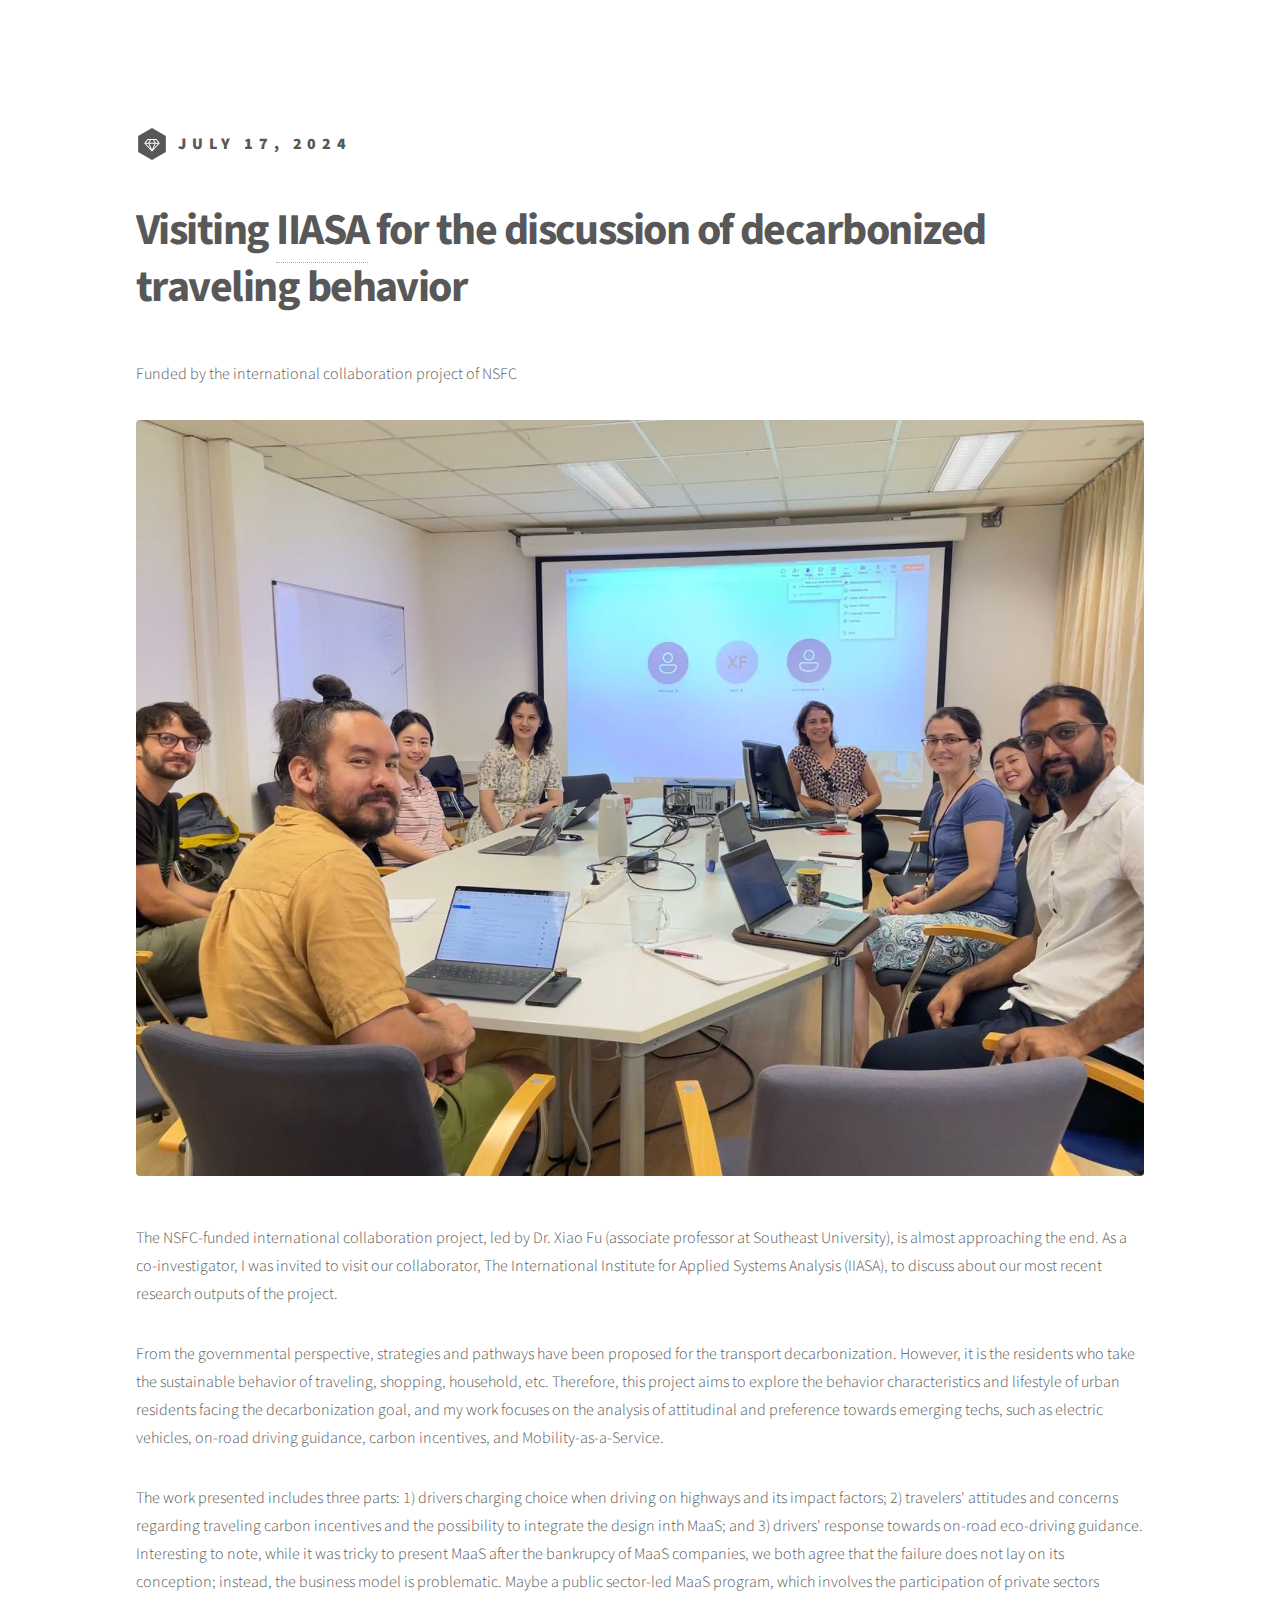
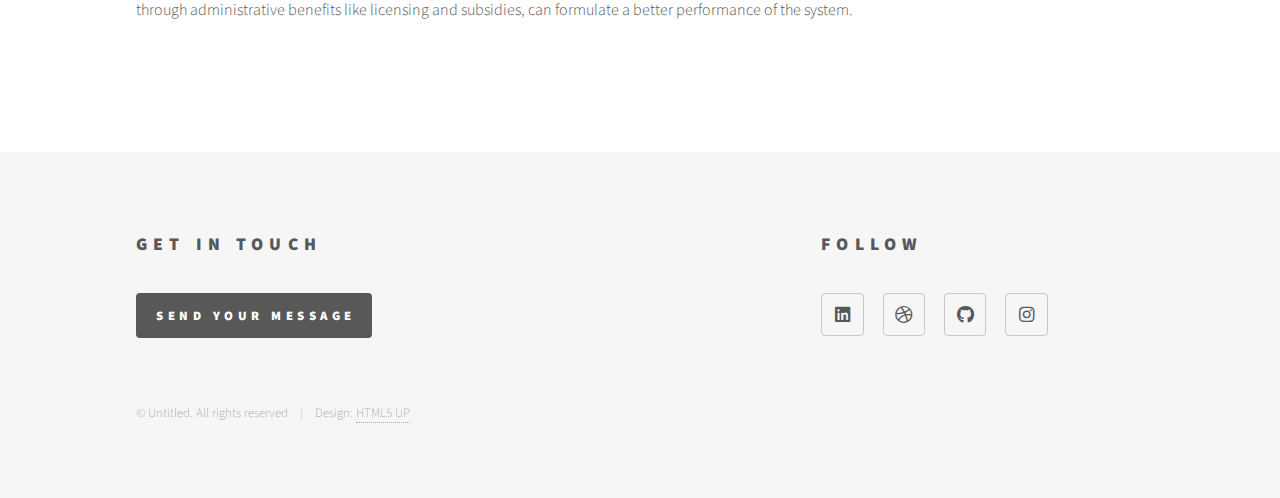
==== july17-2024.html @ 45e33c85 "add july17 news" ====
<!DOCTYPE HTML>
<!--
	Phantom by HTML5 UP
	html5up.net | @ajlkn
	Free for personal and commercial use under the CCA 3.0 license (html5up.net/license)
-->
<html>
	<head>
		<title>Visiting IIASA</title>
		<meta charset="utf-8" />
		<meta name="viewport" content="width=device-width, initial-scale=1, user-scalable=no" />
		<link rel="stylesheet" href="assets/css/main.css" />
		<noscript><link rel="stylesheet" href="assets/css/noscript.css" /></noscript>
	</head>
	<body class="is-preload">
		<!-- Wrapper -->
			<div id="wrapper">

				<!-- Header -->
					<header id="header">
						<div class="inner">

							<!-- Logo -->
								<a href="index.html" class="logo">
									<span class="symbol"><img src="images/logo.svg" alt="" /></span><span class="title">July 17, 2024</span>
								</a>
						</div>
					</header>

				<!-- Main -->
					<div id="main">
						<div class="inner">
							<h1>Visiting <a href="https://iiasa.ac.at/">IIASA</a> for the discussion of decarbonized traveling behavior</h1>
							<p>Funded by the international collaboration project of NSFC</p>
							<span class="image main"><img src="images/july17-2024-1.jpeg" alt="" /></span>
							<p>The NSFC-funded international collaboration project, led by Dr. Xiao Fu (associate professor at Southeast University),
								is almost approaching the end. As a co-investigator, I was invited to visit our collaborator, The International Institute
								for Applied Systems Analysis (IIASA), to discuss about our most recent research outputs of the project.</p>
							<p>From the governmental perspective, strategies and pathways have been proposed for the transport decarbonization. However, it is the residents
								who take the sustainable behavior of traveling, shopping, household, etc. Therefore, this project aims to explore the behavior characteristics
								and lifestyle of urban residents facing the decarbonization goal, and my work focuses on the analysis of attitudinal and preference towards emerging techs,
								such as electric vehicles, on-road driving guidance, carbon incentives, and Mobility-as-a-Service.
							</p>
							<p>The work presented includes three parts: 1) drivers charging choice when driving on highways and its impact factors; 2) travelers' attitudes and concerns
								regarding traveling carbon incentives and the possibility to integrate the design inth MaaS; and 3) drivers' response towards on-road eco-driving guidance.
								Interesting to note, while it was tricky to present MaaS after the bankrupcy of MaaS companies, we both agree that the failure does not lay on its conception;
								instead, the business model is problematic. Maybe a public sector-led MaaS program, which involves the participation of private sectors through administrative
								benefits like licensing and subsidies, can formulate a better performance of the system.
							</p>
						</div>
					</div>

				<!-- Footer -->
					<footer id="footer">
						<div class="inner">
							<section>
								<h2>Get in touch</h2>
								<form action="mailto:turanjade@icloud.com" method="post">
									<ul class="actions">
										<li><input type="submit" value="Send your message" class="primary" /></li>
									</ul>
								</form>
							</section>
							<section>
								<h2>Follow</h2>
								<ul class="icons">
									<li><a href="https://www.linkedin.com/in/ran-tu-jade/" class="icon brands style2 fa-linkedin"><span class="label">Twitter</span></a></li>
									<li><a href="https://scholar.google.com/citations?user=ueR4KsUAAAAJ&hl=en" class="icon brands style2 fa-dribbble"><span class="label">Dribbble</span></a></li>
									<li><a href="https://github.com/turanjade" class="icon brands style2 fa-github"><span class="label">Facebook</span></a></li>
									<li><a href="https://www.instagram.com/tr_jade/" class="icon brands style2 fa-instagram"><span class="label">Instagram</span></a></li>
							</ul>
							</section>
							<ul class="copyright">
								<li>&copy; Untitled. All rights reserved</li><li>Design: <a href="http://html5up.net">HTML5 UP</a></li>
							</ul>
						</div>
					</footer>
			</div>

		<!-- Scripts -->
			<script src="assets/js/jquery.min.js"></script>
			<script src="assets/js/browser.min.js"></script>
			<script src="assets/js/breakpoints.min.js"></script>
			<script src="assets/js/util.js"></script>
			<script src="assets/js/main.js"></script>

	</body>
</html>
---- assets/css/main.css ----
@import url(fontawesome-all.min.css);
@import url("https://fonts.googleapis.com/css?family=Source+Sans+Pro:300,700,900");

/*
	Phantom by HTML5 UP
	html5up.net | @ajlkn
	Free for personal and commercial use under the CCA 3.0 license (html5up.net/license)
*/

html, body, div, span, applet, object,
iframe, h1, h2, h3, h4, h5, h6, p, blockquote,
pre, a, abbr, acronym, address, big, cite,
code, del, dfn, em, img, ins, kbd, q, s, samp,
small, strike, strong, sub, sup, tt, var, b,
u, i, center, dl, dt, dd, ol, ul, li, fieldset,
form, label, legend, table, caption, tbody,
tfoot, thead, tr, th, td, article, aside,
canvas, details, embed, figure, figcaption,
footer, header, hgroup, menu, nav, output, ruby,
section, summary, time, mark, audio, video {
	margin: 0;
	padding: 0;
	border: 0;
	font-size: 100%;
	font: inherit;
	vertical-align: baseline;}

article, aside, details, figcaption, figure,
footer, header, hgroup, menu, nav, section {
	display: block;}

body {
	line-height: 1;
}

ol, ul {
	list-style: none;
}

blockquote, q {
	quotes: none;
}

	blockquote:before, blockquote:after, q:before, q:after {
		content: '';
		content: none;
	}

table {
	border-collapse: collapse;
	border-spacing: 0;
}

body {
	-webkit-text-size-adjust: none;
}

mark {
	background-color: transparent;
	color: inherit;
}

input::-moz-focus-inner {
	border: 0;
	padding: 0;
}

input, select, textarea {
	-moz-appearance: none;
	-webkit-appearance: none;
	-ms-appearance: none;
	appearance: none;
}

/* Basic */

	@-ms-viewport {
		width: device-width;
	}

	body {
		-ms-overflow-style: scrollbar;
	}

	@media screen and (max-width: 480px) {

		html, body {
			min-width: 320px;
		}

	}

	html {
		box-sizing: border-box;
	}

	*, *:before, *:after {
		box-sizing: inherit;
	}

	body {
		background: #ffffff;
	}

		body.is-preload *, body.is-preload *:before, body.is-preload *:after {
			-moz-animation: none !important;
			-webkit-animation: none !important;
			-ms-animation: none !important;
			animation: none !important;
			-moz-transition: none !important;
			-webkit-transition: none !important;
			-ms-transition: none !important;
			transition: none !important;
		}

/* Type */

	body, input, select, textarea {
		color: #585858;
		font-family: "Source Sans Pro", Helvetica, sans-serif;
		font-size: 16pt;
		font-weight: 300;
		line-height: 1.75;
	}

		@media screen and (max-width: 1680px) {

			body, input, select, textarea {
				font-size: 14pt;
			}

		}

		@media screen and (max-width: 1280px) {

			body, input, select, textarea {
				font-size: 12pt;
			}

		}

	a {
		-moz-transition: border-bottom-color 0.2s ease, color 0.2s ease;
		-webkit-transition: border-bottom-color 0.2s ease, color 0.2s ease;
		-ms-transition: border-bottom-color 0.2s ease, color 0.2s ease;
		transition: border-bottom-color 0.2s ease, color 0.2s ease;
		text-decoration: none;
		color: #585858;
		border-bottom: dotted 1px rgba(88, 88, 88, 0.5);
	}

		a:hover {
			border-bottom-color: transparent;
			color: #f2849e !important;
		}

	strong, b {
		font-weight: 900;
	}

	em, i {
		font-style: italic;
	}

	p {
		margin: 0 0 2em 0;
	}

	h1 {
		font-size: 2.75em;
		font-weight: 700;
		line-height: 1.3;
		margin: 0 0 1em 0;
		letter-spacing: -0.035em;
	}

		h1 a {
			color: inherit;
		}

		@media screen and (max-width: 736px) {

			h1 {
				font-size: 2em;
				margin: 0 0 1em 0;
			}

		}

		@media screen and (max-width: 360px) {

			h1 {
				font-size: 1.75em;
			}

		}

	h2, h3, h4, h5, h6 {
		font-weight: 900;
		line-height: 1.5;
		margin: 0 0 2em 0;
		text-transform: uppercase;
		letter-spacing: 0.35em;
	}

		h2 a, h3 a, h4 a, h5 a, h6 a {
			color: inherit;
		}

	h2 {
		font-size: 1.1em;
	}

	h3 {
		font-size: 1em;
	}

	h4 {
		font-size: 0.8em;
	}

	h5 {
		font-size: 0.8em;
	}

	h6 {
		font-size: 0.8em;
	}

	@media screen and (max-width: 980px) {

		h1 br, h2 br, h3 br, h4 br, h5 br, h6 br {
			display: none;
		}

	}

	@media screen and (max-width: 736px) {

		h2 {
			font-size: 1em;
		}

		h3 {
			font-size: 0.8em;
		}

	}

	sub {
		font-size: 0.8em;
		position: relative;
		top: 0.5em;
	}

	sup {
		font-size: 0.8em;
		position: relative;
		top: -0.5em;
	}

	blockquote {
		border-left: solid 4px #c9c9c9;
		font-style: italic;
		margin: 0 0 2em 0;
		padding: 0.5em 0 0.5em 2em;
	}

	code {
		background: rgba(144, 144, 144, 0.075);
		border-radius: 4px;
		border: solid 1px #c9c9c9;
		font-family: "Courier New", monospace;
		font-size: 0.9em;
		margin: 0 0.25em;
		padding: 0.25em 0.65em;
	}

	pre {
		-webkit-overflow-scrolling: touch;
		font-family: "Courier New", monospace;
		font-size: 0.9em;
		margin: 0 0 2em 0;
	}

		pre code {
			display: block;
			line-height: 1.75;
			padding: 1em 1.5em;
			overflow-x: auto;
		}

	hr {
		border: 0;
		border-bottom: solid 1px #c9c9c9;
		margin: 2em 0;
	}

		hr.major {
			margin: 3em 0;
		}

	.align-left {
		text-align: left;
	}

	.align-center {
		text-align: center;
	}

	.align-right {
		text-align: right;
	}

/* Row */

	.row {
		display: flex;
		flex-wrap: wrap;
		box-sizing: border-box;
		align-items: stretch;
	}

		.row > * {
			box-sizing: border-box;
		}

		.row.gtr-uniform > * > :last-child {
			margin-bottom: 0;
		}

		.row.aln-left {
			justify-content: flex-start;
		}

		.row.aln-center {
			justify-content: center;
		}

		.row.aln-right {
			justify-content: flex-end;
		}

		.row.aln-top {
			align-items: flex-start;
		}

		.row.aln-middle {
			align-items: center;
		}

		.row.aln-bottom {
			align-items: flex-end;
		}

		.row > .imp {
			order: -1;
		}

		.row > .col-1 {
			width: 8.33333%;
		}

		.row > .off-1 {
			margin-left: 8.33333%;
		}

		.row > .col-2 {
			width: 16.66667%;
		}

		.row > .off-2 {
			margin-left: 16.66667%;
		}

		.row > .col-3 {
			width: 25%;
		}

		.row > .off-3 {
			margin-left: 25%;
		}

		.row > .col-4 {
			width: 33.33333%;
		}

		.row > .off-4 {
			margin-left: 33.33333%;
		}

		.row > .col-5 {
			width: 41.66667%;
		}

		.row > .off-5 {
			margin-left: 41.66667%;
		}

		.row > .col-6 {
			width: 50%;
		}

		.row > .off-6 {
			margin-left: 50%;
		}

		.row > .col-7 {
			width: 58.33333%;
		}

		.row > .off-7 {
			margin-left: 58.33333%;
		}

		.row > .col-8 {
			width: 66.66667%;
		}

		.row > .off-8 {
			margin-left: 66.66667%;
		}

		.row > .col-9 {
			width: 75%;
		}

		.row > .off-9 {
			margin-left: 75%;
		}

		.row > .col-10 {
			width: 83.33333%;
		}

		.row > .off-10 {
			margin-left: 83.33333%;
		}

		.row > .col-11 {
			width: 91.66667%;
		}

		.row > .off-11 {
			margin-left: 91.66667%;
		}

		.row > .col-12 {
			width: 100%;
		}

		.row > .off-12 {
			margin-left: 100%;
		}

		.row.gtr-0 {
			margin-top: 0;
			margin-left: 0em;
		}

			.row.gtr-0 > * {
				padding: 0 0 0 0em;
			}

			.row.gtr-0.gtr-uniform {
				margin-top: 0em;
			}

				.row.gtr-0.gtr-uniform > * {
					padding-top: 0em;
				}

		.row.gtr-25 {
			margin-top: 0;
			margin-left: -0.5em;
		}

			.row.gtr-25 > * {
				padding: 0 0 0 0.5em;
			}

			.row.gtr-25.gtr-uniform {
				margin-top: -0.5em;
			}

				.row.gtr-25.gtr-uniform > * {
					padding-top: 0.5em;
				}

		.row.gtr-50 {
			margin-top: 0;
			margin-left: -1em;
		}

			.row.gtr-50 > * {
				padding: 0 0 0 1em;
			}

			.row.gtr-50.gtr-uniform {
				margin-top: -1em;
			}

				.row.gtr-50.gtr-uniform > * {
					padding-top: 1em;
				}

		.row {
			margin-top: 0;
			margin-left: -2em;
		}

			.row > * {
				padding: 0 0 0 2em;
			}

			.row.gtr-uniform {
				margin-top: -2em;
			}

				.row.gtr-uniform > * {
					padding-top: 2em;
				}

		.row.gtr-150 {
			margin-top: 0;
			margin-left: -3em;
		}

			.row.gtr-150 > * {
				padding: 0 0 0 3em;
			}

			.row.gtr-150.gtr-uniform {
				margin-top: -3em;
			}

				.row.gtr-150.gtr-uniform > * {
					padding-top: 3em;
				}

		.row.gtr-200 {
			margin-top: 0;
			margin-left: -4em;
		}

			.row.gtr-200 > * {
				padding: 0 0 0 4em;
			}

			.row.gtr-200.gtr-uniform {
				margin-top: -4em;
			}

				.row.gtr-200.gtr-uniform > * {
					padding-top: 4em;
				}

		@media screen and (max-width: 1680px) {

			.row {
				display: flex;
				flex-wrap: wrap;
				box-sizing: border-box;
				align-items: stretch;
			}

				.row > * {
					box-sizing: border-box;
				}

				.row.gtr-uniform > * > :last-child {
					margin-bottom: 0;
				}

				.row.aln-left {
					justify-content: flex-start;
				}

				.row.aln-center {
					justify-content: center;
				}

				.row.aln-right {
					justify-content: flex-end;
				}

				.row.aln-top {
					align-items: flex-start;
				}

				.row.aln-middle {
					align-items: center;
				}

				.row.aln-bottom {
					align-items: flex-end;
				}

				.row > .imp-xlarge {
					order: -1;
				}

				.row > .col-1-xlarge {
					width: 8.33333%;
				}

				.row > .off-1-xlarge {
					margin-left: 8.33333%;
				}

				.row > .col-2-xlarge {
					width: 16.66667%;
				}

				.row > .off-2-xlarge {
					margin-left: 16.66667%;
				}

				.row > .col-3-xlarge {
					width: 25%;
				}

				.row > .off-3-xlarge {
					margin-left: 25%;
				}

				.row > .col-4-xlarge {
					width: 33.33333%;
				}

				.row > .off-4-xlarge {
					margin-left: 33.33333%;
				}

				.row > .col-5-xlarge {
					width: 41.66667%;
				}

				.row > .off-5-xlarge {
					margin-left: 41.66667%;
				}

				.row > .col-6-xlarge {
					width: 50%;
				}

				.row > .off-6-xlarge {
					margin-left: 50%;
				}

				.row > .col-7-xlarge {
					width: 58.33333%;
				}

				.row > .off-7-xlarge {
					margin-left: 58.33333%;
				}

				.row > .col-8-xlarge {
					width: 66.66667%;
				}

				.row > .off-8-xlarge {
					margin-left: 66.66667%;
				}

				.row > .col-9-xlarge {
					width: 75%;
				}

				.row > .off-9-xlarge {
					margin-left: 75%;
				}

				.row > .col-10-xlarge {
					width: 83.33333%;
				}

				.row > .off-10-xlarge {
					margin-left: 83.33333%;
				}

				.row > .col-11-xlarge {
					width: 91.66667%;
				}

				.row > .off-11-xlarge {
					margin-left: 91.66667%;
				}

				.row > .col-12-xlarge {
					width: 100%;
				}

				.row > .off-12-xlarge {
					margin-left: 100%;
				}

				.row.gtr-0 {
					margin-top: 0;
					margin-left: 0em;
				}

					.row.gtr-0 > * {
						padding: 0 0 0 0em;
					}

					.row.gtr-0.gtr-uniform {
						margin-top: 0em;
					}

						.row.gtr-0.gtr-uniform > * {
							padding-top: 0em;
						}

				.row.gtr-25 {
					margin-top: 0;
					margin-left: -0.5em;
				}

					.row.gtr-25 > * {
						padding: 0 0 0 0.5em;
					}

					.row.gtr-25.gtr-uniform {
						margin-top: -0.5em;
					}

						.row.gtr-25.gtr-uniform > * {
							padding-top: 0.5em;
						}

				.row.gtr-50 {
					margin-top: 0;
					margin-left: -1em;
				}

					.row.gtr-50 > * {
						padding: 0 0 0 1em;
					}

					.row.gtr-50.gtr-uniform {
						margin-top: -1em;
					}

						.row.gtr-50.gtr-uniform > * {
							padding-top: 1em;
						}

				.row {
					margin-top: 0;
					margin-left: -2em;
				}

					.row > * {
						padding: 0 0 0 2em;
					}

					.row.gtr-uniform {
						margin-top: -2em;
					}

						.row.gtr-uniform > * {
							padding-top: 2em;
						}

				.row.gtr-150 {
					margin-top: 0;
					margin-left: -3em;
				}

					.row.gtr-150 > * {
						padding: 0 0 0 3em;
					}

					.row.gtr-150.gtr-uniform {
						margin-top: -3em;
					}

						.row.gtr-150.gtr-uniform > * {
							padding-top: 3em;
						}

				.row.gtr-200 {
					margin-top: 0;
					margin-left: -4em;
				}

					.row.gtr-200 > * {
						padding: 0 0 0 4em;
					}

					.row.gtr-200.gtr-uniform {
						margin-top: -4em;
					}

						.row.gtr-200.gtr-uniform > * {
							padding-top: 4em;
						}

		}

		@media screen and (max-width: 1280px) {

			.row {
				display: flex;
				flex-wrap: wrap;
				box-sizing: border-box;
				align-items: stretch;
			}

				.row > * {
					box-sizing: border-box;
				}

				.row.gtr-uniform > * > :last-child {
					margin-bottom: 0;
				}

				.row.aln-left {
					justify-content: flex-start;
				}

				.row.aln-center {
					justify-content: center;
				}

				.row.aln-right {
					justify-content: flex-end;
				}

				.row.aln-top {
					align-items: flex-start;
				}

				.row.aln-middle {
					align-items: center;
				}

				.row.aln-bottom {
					align-items: flex-end;
				}

				.row > .imp-large {
					order: -1;
				}

				.row > .col-1-large {
					width: 8.33333%;
				}

				.row > .off-1-large {
					margin-left: 8.33333%;
				}

				.row > .col-2-large {
					width: 16.66667%;
				}

				.row > .off-2-large {
					margin-left: 16.66667%;
				}

				.row > .col-3-large {
					width: 25%;
				}

				.row > .off-3-large {
					margin-left: 25%;
				}

				.row > .col-4-large {
					width: 33.33333%;
				}

				.row > .off-4-large {
					margin-left: 33.33333%;
				}

				.row > .col-5-large {
					width: 41.66667%;
				}

				.row > .off-5-large {
					margin-left: 41.66667%;
				}

				.row > .col-6-large {
					width: 50%;
				}

				.row > .off-6-large {
					margin-left: 50%;
				}

				.row > .col-7-large {
					width: 58.33333%;
				}

				.row > .off-7-large {
					margin-left: 58.33333%;
				}

				.row > .col-8-large {
					width: 66.66667%;
				}

				.row > .off-8-large {
					margin-left: 66.66667%;
				}

				.row > .col-9-large {
					width: 75%;
				}

				.row > .off-9-large {
					margin-left: 75%;
				}

				.row > .col-10-large {
					width: 83.33333%;
				}

				.row > .off-10-large {
					margin-left: 83.33333%;
				}

				.row > .col-11-large {
					width: 91.66667%;
				}

				.row > .off-11-large {
					margin-left: 91.66667%;
				}

				.row > .col-12-large {
					width: 100%;
				}

				.row > .off-12-large {
					margin-left: 100%;
				}

				.row.gtr-0 {
					margin-top: 0;
					margin-left: 0em;
				}

					.row.gtr-0 > * {
						padding: 0 0 0 0em;
					}

					.row.gtr-0.gtr-uniform {
						margin-top: 0em;
					}

						.row.gtr-0.gtr-uniform > * {
							padding-top: 0em;
						}

				.row.gtr-25 {
					margin-top: 0;
					margin-left: -0.5em;
				}

					.row.gtr-25 > * {
						padding: 0 0 0 0.5em;
					}

					.row.gtr-25.gtr-uniform {
						margin-top: -0.5em;
					}

						.row.gtr-25.gtr-uniform > * {
							padding-top: 0.5em;
						}

				.row.gtr-50 {
					margin-top: 0;
					margin-left: -1em;
				}

					.row.gtr-50 > * {
						padding: 0 0 0 1em;
					}

					.row.gtr-50.gtr-uniform {
						margin-top: -1em;
					}

						.row.gtr-50.gtr-uniform > * {
							padding-top: 1em;
						}

				.row {
					margin-top: 0;
					margin-left: -2em;
				}

					.row > * {
						padding: 0 0 0 2em;
					}

					.row.gtr-uniform {
						margin-top: -2em;
					}

						.row.gtr-uniform > * {
							padding-top: 2em;
						}

				.row.gtr-150 {
					margin-top: 0;
					margin-left: -3em;
				}

					.row.gtr-150 > * {
						padding: 0 0 0 3em;
					}

					.row.gtr-150.gtr-uniform {
						margin-top: -3em;
					}

						.row.gtr-150.gtr-uniform > * {
							padding-top: 3em;
						}

				.row.gtr-200 {
					margin-top: 0;
					margin-left: -4em;
				}

					.row.gtr-200 > * {
						padding: 0 0 0 4em;
					}

					.row.gtr-200.gtr-uniform {
						margin-top: -4em;
					}

						.row.gtr-200.gtr-uniform > * {
							padding-top: 4em;
						}

		}

		@media screen and (max-width: 980px) {

			.row {
				display: flex;
				flex-wrap: wrap;
				box-sizing: border-box;
				align-items: stretch;
			}

				.row > * {
					box-sizing: border-box;
				}

				.row.gtr-uniform > * > :last-child {
					margin-bottom: 0;
				}

				.row.aln-left {
					justify-content: flex-start;
				}

				.row.aln-center {
					justify-content: center;
				}

				.row.aln-right {
					justify-content: flex-end;
				}

				.row.aln-top {
					align-items: flex-start;
				}

				.row.aln-middle {
					align-items: center;
				}

				.row.aln-bottom {
					align-items: flex-end;
				}

				.row > .imp-medium {
					order: -1;
				}

				.row > .col-1-medium {
					width: 8.33333%;
				}

				.row > .off-1-medium {
					margin-left: 8.33333%;
				}

				.row > .col-2-medium {
					width: 16.66667%;
				}

				.row > .off-2-medium {
					margin-left: 16.66667%;
				}

				.row > .col-3-medium {
					width: 25%;
				}

				.row > .off-3-medium {
					margin-left: 25%;
				}

				.row > .col-4-medium {
					width: 33.33333%;
				}

				.row > .off-4-medium {
					margin-left: 33.33333%;
				}

				.row > .col-5-medium {
					width: 41.66667%;
				}

				.row > .off-5-medium {
					margin-left: 41.66667%;
				}

				.row > .col-6-medium {
					width: 50%;
				}

				.row > .off-6-medium {
					margin-left: 50%;
				}

				.row > .col-7-medium {
					width: 58.33333%;
				}

				.row > .off-7-medium {
					margin-left: 58.33333%;
				}

				.row > .col-8-medium {
					width: 66.66667%;
				}

				.row > .off-8-medium {
					margin-left: 66.66667%;
				}

				.row > .col-9-medium {
					width: 75%;
				}

				.row > .off-9-medium {
					margin-left: 75%;
				}

				.row > .col-10-medium {
					width: 83.33333%;
				}

				.row > .off-10-medium {
					margin-left: 83.33333%;
				}

				.row > .col-11-medium {
					width: 91.66667%;
				}

				.row > .off-11-medium {
					margin-left: 91.66667%;
				}

				.row > .col-12-medium {
					width: 100%;
				}

				.row > .off-12-medium {
					margin-left: 100%;
				}

				.row.gtr-0 {
					margin-top: 0;
					margin-left: 0em;
				}

					.row.gtr-0 > * {
						padding: 0 0 0 0em;
					}

					.row.gtr-0.gtr-uniform {
						margin-top: 0em;
					}

						.row.gtr-0.gtr-uniform > * {
							padding-top: 0em;
						}

				.row.gtr-25 {
					margin-top: 0;
					margin-left: -0.375em;
				}

					.row.gtr-25 > * {
						padding: 0 0 0 0.375em;
					}

					.row.gtr-25.gtr-uniform {
						margin-top: -0.375em;
					}

						.row.gtr-25.gtr-uniform > * {
							padding-top: 0.375em;
						}

				.row.gtr-50 {
					margin-top: 0;
					margin-left: -0.75em;
				}

					.row.gtr-50 > * {
						padding: 0 0 0 0.75em;
					}

					.row.gtr-50.gtr-uniform {
						margin-top: -0.75em;
					}

						.row.gtr-50.gtr-uniform > * {
							padding-top: 0.75em;
						}

				.row {
					margin-top: 0;
					margin-left: -1.5em;
				}

					.row > * {
						padding: 0 0 0 1.5em;
					}

					.row.gtr-uniform {
						margin-top: -1.5em;
					}

						.row.gtr-uniform > * {
							padding-top: 1.5em;
						}

				.row.gtr-150 {
					margin-top: 0;
					margin-left: -2.25em;
				}

					.row.gtr-150 > * {
						padding: 0 0 0 2.25em;
					}

					.row.gtr-150.gtr-uniform {
						margin-top: -2.25em;
					}

						.row.gtr-150.gtr-uniform > * {
							padding-top: 2.25em;
						}

				.row.gtr-200 {
					margin-top: 0;
					margin-left: -3em;
				}

					.row.gtr-200 > * {
						padding: 0 0 0 3em;
					}

					.row.gtr-200.gtr-uniform {
						margin-top: -3em;
					}

						.row.gtr-200.gtr-uniform > * {
							padding-top: 3em;
						}

		}

		@media screen and (max-width: 736px) {

			.row {
				display: flex;
				flex-wrap: wrap;
				box-sizing: border-box;
				align-items: stretch;
			}

				.row > * {
					box-sizing: border-box;
				}

				.row.gtr-uniform > * > :last-child {
					margin-bottom: 0;
				}

				.row.aln-left {
					justify-content: flex-start;
				}

				.row.aln-center {
					justify-content: center;
				}

				.row.aln-right {
					justify-content: flex-end;
				}

				.row.aln-top {
					align-items: flex-start;
				}

				.row.aln-middle {
					align-items: center;
				}

				.row.aln-bottom {
					align-items: flex-end;
				}

				.row > .imp-small {
					order: -1;
				}

				.row > .col-1-small {
					width: 8.33333%;
				}

				.row > .off-1-small {
					margin-left: 8.33333%;
				}

				.row > .col-2-small {
					width: 16.66667%;
				}

				.row > .off-2-small {
					margin-left: 16.66667%;
				}

				.row > .col-3-small {
					width: 25%;
				}

				.row > .off-3-small {
					margin-left: 25%;
				}

				.row > .col-4-small {
					width: 33.33333%;
				}

				.row > .off-4-small {
					margin-left: 33.33333%;
				}

				.row > .col-5-small {
					width: 41.66667%;
				}

				.row > .off-5-small {
					margin-left: 41.66667%;
				}

				.row > .col-6-small {
					width: 50%;
				}

				.row > .off-6-small {
					margin-left: 50%;
				}

				.row > .col-7-small {
					width: 58.33333%;
				}

				.row > .off-7-small {
					margin-left: 58.33333%;
				}

				.row > .col-8-small {
					width: 66.66667%;
				}

				.row > .off-8-small {
					margin-left: 66.66667%;
				}

				.row > .col-9-small {
					width: 75%;
				}

				.row > .off-9-small {
					margin-left: 75%;
				}

				.row > .col-10-small {
					width: 83.33333%;
				}

				.row > .off-10-small {
					margin-left: 83.33333%;
				}

				.row > .col-11-small {
					width: 91.66667%;
				}

				.row > .off-11-small {
					margin-left: 91.66667%;
				}

				.row > .col-12-small {
					width: 100%;
				}

				.row > .off-12-small {
					margin-left: 100%;
				}

				.row.gtr-0 {
					margin-top: 0;
					margin-left: 0em;
				}

					.row.gtr-0 > * {
						padding: 0 0 0 0em;
					}

					.row.gtr-0.gtr-uniform {
						margin-top: 0em;
					}

						.row.gtr-0.gtr-uniform > * {
							padding-top: 0em;
						}

				.row.gtr-25 {
					margin-top: 0;
					margin-left: -0.25em;
				}

					.row.gtr-25 > * {
						padding: 0 0 0 0.25em;
					}

					.row.gtr-25.gtr-uniform {
						margin-top: -0.25em;
					}

						.row.gtr-25.gtr-uniform > * {
							padding-top: 0.25em;
						}

				.row.gtr-50 {
					margin-top: 0;
					margin-left: -0.5em;
				}

					.row.gtr-50 > * {
						padding: 0 0 0 0.5em;
					}

					.row.gtr-50.gtr-uniform {
						margin-top: -0.5em;
					}

						.row.gtr-50.gtr-uniform > * {
							padding-top: 0.5em;
						}

				.row {
					margin-top: 0;
					margin-left: -1em;
				}

					.row > * {
						padding: 0 0 0 1em;
					}

					.row.gtr-uniform {
						margin-top: -1em;
					}

						.row.gtr-uniform > * {
							padding-top: 1em;
						}

				.row.gtr-150 {
					margin-top: 0;
					margin-left: -1.5em;
				}

					.row.gtr-150 > * {
						padding: 0 0 0 1.5em;
					}

					.row.gtr-150.gtr-uniform {
						margin-top: -1.5em;
					}

						.row.gtr-150.gtr-uniform > * {
							padding-top: 1.5em;
						}

				.row.gtr-200 {
					margin-top: 0;
					margin-left: -2em;
				}

					.row.gtr-200 > * {
						padding: 0 0 0 2em;
					}

					.row.gtr-200.gtr-uniform {
						margin-top: -2em;
					}

						.row.gtr-200.gtr-uniform > * {
							padding-top: 2em;
						}

		}

		@media screen and (max-width: 480px) {

			.row {
				display: flex;
				flex-wrap: wrap;
				box-sizing: border-box;
				align-items: stretch;
			}

				.row > * {
					box-sizing: border-box;
				}

				.row.gtr-uniform > * > :last-child {
					margin-bottom: 0;
				}

				.row.aln-left {
					justify-content: flex-start;
				}

				.row.aln-center {
					justify-content: center;
				}

				.row.aln-right {
					justify-content: flex-end;
				}

				.row.aln-top {
					align-items: flex-start;
				}

				.row.aln-middle {
					align-items: center;
				}

				.row.aln-bottom {
					align-items: flex-end;
				}

				.row > .imp-xsmall {
					order: -1;
				}

				.row > .col-1-xsmall {
					width: 8.33333%;
				}

				.row > .off-1-xsmall {
					margin-left: 8.33333%;
				}

				.row > .col-2-xsmall {
					width: 16.66667%;
				}

				.row > .off-2-xsmall {
					margin-left: 16.66667%;
				}

				.row > .col-3-xsmall {
					width: 25%;
				}

				.row > .off-3-xsmall {
					margin-left: 25%;
				}

				.row > .col-4-xsmall {
					width: 33.33333%;
				}

				.row > .off-4-xsmall {
					margin-left: 33.33333%;
				}

				.row > .col-5-xsmall {
					width: 41.66667%;
				}

				.row > .off-5-xsmall {
					margin-left: 41.66667%;
				}

				.row > .col-6-xsmall {
					width: 50%;
				}

				.row > .off-6-xsmall {
					margin-left: 50%;
				}

				.row > .col-7-xsmall {
					width: 58.33333%;
				}

				.row > .off-7-xsmall {
					margin-left: 58.33333%;
				}

				.row > .col-8-xsmall {
					width: 66.66667%;
				}

				.row > .off-8-xsmall {
					margin-left: 66.66667%;
				}

				.row > .col-9-xsmall {
					width: 75%;
				}

				.row > .off-9-xsmall {
					margin-left: 75%;
				}

				.row > .col-10-xsmall {
					width: 83.33333%;
				}

				.row > .off-10-xsmall {
					margin-left: 83.33333%;
				}

				.row > .col-11-xsmall {
					width: 91.66667%;
				}

				.row > .off-11-xsmall {
					margin-left: 91.66667%;
				}

				.row > .col-12-xsmall {
					width: 100%;
				}

				.row > .off-12-xsmall {
					margin-left: 100%;
				}

				.row.gtr-0 {
					margin-top: 0;
					margin-left: 0em;
				}

					.row.gtr-0 > * {
						padding: 0 0 0 0em;
					}

					.row.gtr-0.gtr-uniform {
						margin-top: 0em;
					}

						.row.gtr-0.gtr-uniform > * {
							padding-top: 0em;
						}

				.row.gtr-25 {
					margin-top: 0;
					margin-left: -0.25em;
				}

					.row.gtr-25 > * {
						padding: 0 0 0 0.25em;
					}

					.row.gtr-25.gtr-uniform {
						margin-top: -0.25em;
					}

						.row.gtr-25.gtr-uniform > * {
							padding-top: 0.25em;
						}

				.row.gtr-50 {
					margin-top: 0;
					margin-left: -0.5em;
				}

					.row.gtr-50 > * {
						padding: 0 0 0 0.5em;
					}

					.row.gtr-50.gtr-uniform {
						margin-top: -0.5em;
					}

						.row.gtr-50.gtr-uniform > * {
							padding-top: 0.5em;
						}

				.row {
					margin-top: 0;
					margin-left: -1em;
				}

					.row > * {
						padding: 0 0 0 1em;
					}

					.row.gtr-uniform {
						margin-top: -1em;
					}

						.row.gtr-uniform > * {
							padding-top: 1em;
						}

				.row.gtr-150 {
					margin-top: 0;
					margin-left: -1.5em;
				}

					.row.gtr-150 > * {
						padding: 0 0 0 1.5em;
					}

					.row.gtr-150.gtr-uniform {
						margin-top: -1.5em;
					}

						.row.gtr-150.gtr-uniform > * {
							padding-top: 1.5em;
						}

				.row.gtr-200 {
					margin-top: 0;
					margin-left: -2em;
				}

					.row.gtr-200 > * {
						padding: 0 0 0 2em;
					}

					.row.gtr-200.gtr-uniform {
						margin-top: -2em;
					}

						.row.gtr-200.gtr-uniform > * {
							padding-top: 2em;
						}

		}

/* Section/Article */

	section.special, article.special {
		text-align: center;
	}

	header p {
		margin-top: -1em;
	}

	@media screen and (max-width: 736px) {

		header p {
			margin-top: 0;
		}

	}

/* Icon */

	.icon {
		text-decoration: none;
		border-bottom: none;
		position: relative;
	}

		.icon:before {
			-moz-osx-font-smoothing: grayscale;
			-webkit-font-smoothing: antialiased;
			display: inline-block;
			font-style: normal;
			font-variant: normal;
			text-rendering: auto;
			line-height: 1;
			text-transform: none !important;
			font-family: 'Font Awesome 5 Free';
			font-weight: 400;
		}

		.icon > .label {
			display: none;
		}

		.icon:before {
			line-height: inherit;
		}

		.icon.solid:before {
			font-weight: 900;
		}

		.icon.brands:before {
			font-family: 'Font Awesome 5 Brands';
		}

		.icon.style2 {
			-moz-transition: background-color 0.2s ease-in-out, color 0.2s ease-in-out, border-color 0.2s ease-in-out;
			-webkit-transition: background-color 0.2s ease-in-out, color 0.2s ease-in-out, border-color 0.2s ease-in-out;
			-ms-transition: background-color 0.2s ease-in-out, color 0.2s ease-in-out, border-color 0.2s ease-in-out;
			transition: background-color 0.2s ease-in-out, color 0.2s ease-in-out, border-color 0.2s ease-in-out;
			background-color: transparent;
			border: solid 1px #c9c9c9;
			border-radius: 4px;
			width: 2.65em;
			height: 2.65em;
			display: inline-block;
			text-align: center;
			line-height: 2.65em;
			color: inherit;
		}

			.icon.style2:before {
				font-size: 1.1em;
			}

			.icon.style2:hover {
				color: #f2849e;
				border-color: #f2849e;
			}

			.icon.style2:active {
				background-color: rgba(242, 132, 158, 0.1);
			}

/* List */

	ol {
		list-style: decimal;
		margin: 0 0 2em 0;
		padding-left: 1.25em;
	}

		ol li {
			padding-left: 0.25em;
		}

	ul {
		list-style: disc;
		margin: 0 0 2em 0;
		padding-left: 1em;
	}

		ul li {
			padding-left: 0.5em;
		}

		ul.alt {
			list-style: none;
			padding-left: 0;
		}

			ul.alt li {
				border-top: solid 1px #c9c9c9;
				padding: 0.5em 0;
			}

				ul.alt li:first-child {
					border-top: 0;
					padding-top: 0;
				}

	dl {
		margin: 0 0 2em 0;
	}

		dl dt {
			display: block;
			font-weight: 900;
			margin: 0 0 1em 0;
		}

		dl dd {
			margin-left: 2em;
		}

/* Actions */

	ul.actions {
		display: -moz-flex;
		display: -webkit-flex;
		display: -ms-flex;
		display: flex;
		cursor: default;
		list-style: none;
		margin-left: -1em;
		padding-left: 0;
	}

		ul.actions li {
			padding: 0 0 0 1em;
			vertical-align: middle;
		}

		ul.actions.special {
			-moz-justify-content: center;
			-webkit-justify-content: center;
			-ms-justify-content: center;
			justify-content: center;
			width: 100%;
			margin-left: 0;
		}

			ul.actions.special li:first-child {
				padding-left: 0;
			}

		ul.actions.stacked {
			-moz-flex-direction: column;
			-webkit-flex-direction: column;
			-ms-flex-direction: column;
			flex-direction: column;
			margin-left: 0;
		}

			ul.actions.stacked li {
				padding: 1.3em 0 0 0;
			}

				ul.actions.stacked li:first-child {
					padding-top: 0;
				}

		ul.actions.fit {
			width: calc(100% + 1em);
		}

			ul.actions.fit li {
				-moz-flex-grow: 1;
				-webkit-flex-grow: 1;
				-ms-flex-grow: 1;
				flex-grow: 1;
				-moz-flex-shrink: 1;
				-webkit-flex-shrink: 1;
				-ms-flex-shrink: 1;
				flex-shrink: 1;
				width: 100%;
			}

				ul.actions.fit li > * {
					width: 100%;
				}

			ul.actions.fit.stacked {
				width: 100%;
			}

		@media screen and (max-width: 480px) {

			ul.actions:not(.fixed) {
				-moz-flex-direction: column;
				-webkit-flex-direction: column;
				-ms-flex-direction: column;
				flex-direction: column;
				margin-left: 0;
				width: 100% !important;
			}

				ul.actions:not(.fixed) li {
					-moz-flex-grow: 1;
					-webkit-flex-grow: 1;
					-ms-flex-grow: 1;
					flex-grow: 1;
					-moz-flex-shrink: 1;
					-webkit-flex-shrink: 1;
					-ms-flex-shrink: 1;
					flex-shrink: 1;
					padding: 1em 0 0 0;
					text-align: center;
					width: 100%;
				}

					ul.actions:not(.fixed) li > * {
						width: 100%;
					}

					ul.actions:not(.fixed) li:first-child {
						padding-top: 0;
					}

					ul.actions:not(.fixed) li input[type="submit"],
					ul.actions:not(.fixed) li input[type="reset"],
					ul.actions:not(.fixed) li input[type="button"],
					ul.actions:not(.fixed) li button,
					ul.actions:not(.fixed) li .button {
						width: 100%;
					}

						ul.actions:not(.fixed) li input[type="submit"].icon:before,
						ul.actions:not(.fixed) li input[type="reset"].icon:before,
						ul.actions:not(.fixed) li input[type="button"].icon:before,
						ul.actions:not(.fixed) li button.icon:before,
						ul.actions:not(.fixed) li .button.icon:before {
							margin-left: -0.5rem;
						}

		}

/* Icons */

	ul.icons {
		cursor: default;
		list-style: none;
		padding-left: 0;
		margin: -1em 0 2em -1em;
	}

		ul.icons li {
			display: inline-block;
			padding: 1em 0 0 1em;
		}

/* Form */

	form {
		margin: 0 0 2em 0;
		overflow-x: hidden;
	}

		form > :last-child {
			margin-bottom: 0;
		}

		form > .fields {
			display: -moz-flex;
			display: -webkit-flex;
			display: -ms-flex;
			display: flex;
			-moz-flex-wrap: wrap;
			-webkit-flex-wrap: wrap;
			-ms-flex-wrap: wrap;
			flex-wrap: wrap;
			width: calc(100% + 3em);
			margin: -1.5em 0 2em -1.5em;
		}

			form > .fields > .field {
				-moz-flex-grow: 0;
				-webkit-flex-grow: 0;
				-ms-flex-grow: 0;
				flex-grow: 0;
				-moz-flex-shrink: 0;
				-webkit-flex-shrink: 0;
				-ms-flex-shrink: 0;
				flex-shrink: 0;
				padding: 1.5em 0 0 1.5em;
				width: calc(100% - 1.5em);
			}

				form > .fields > .field.half {
					width: calc(50% - 0.75em);
				}

				form > .fields > .field.third {
					width: calc(100%/3 - 0.5em);
				}

				form > .fields > .field.quarter {
					width: calc(25% - 0.375em);
				}

		@media screen and (max-width: 480px) {

			form > .fields {
				width: calc(100% + 3em);
				margin: -1.5em 0 2em -1.5em;
			}

				form > .fields > .field {
					padding: 1.5em 0 0 1.5em;
					width: calc(100% - 1.5em);
				}

					form > .fields > .field.half {
						width: calc(100% - 1.5em);
					}

					form > .fields > .field.third {
						width: calc(100% - 1.5em);
					}

					form > .fields > .field.quarter {
						width: calc(100% - 1.5em);
					}

		}

	label {
		display: block;
		font-size: 0.9em;
		font-weight: 900;
		margin: 0 0 1em 0;
	}

	input[type="text"],
	input[type="password"],
	input[type="email"],
	input[type="tel"],
	select,
	textarea {
		-moz-appearance: none;
		-webkit-appearance: none;
		-ms-appearance: none;
		appearance: none;
		background-color: transparent;
		border: none;
		border-radius: 0;
		border-bottom: solid 1px #c9c9c9;
		color: inherit;
		display: block;
		outline: 0;
		padding: 0;
		text-decoration: none;
		width: 100%;
	}

		input[type="text"]:invalid,
		input[type="password"]:invalid,
		input[type="email"]:invalid,
		input[type="tel"]:invalid,
		select:invalid,
		textarea:invalid {
			box-shadow: none;
		}

		input[type="text"]:focus,
		input[type="password"]:focus,
		input[type="email"]:focus,
		input[type="tel"]:focus,
		select:focus,
		textarea:focus {
			border-bottom-color: #f2849e;
			box-shadow: inset 0 -1px 0 0 #f2849e;
		}

	select {
		background-image: url("data:image/svg+xml;charset=utf8,%3Csvg xmlns='http://www.w3.org/2000/svg' width='40' height='40' preserveAspectRatio='none' viewBox='0 0 40 40'%3E%3Cpath d='M9.4,12.3l10.4,10.4l10.4-10.4c0.2-0.2,0.5-0.4,0.9-0.4c0.3,0,0.6,0.1,0.9,0.4l3.3,3.3c0.2,0.2,0.4,0.5,0.4,0.9 c0,0.4-0.1,0.6-0.4,0.9L20.7,31.9c-0.2,0.2-0.5,0.4-0.9,0.4c-0.3,0-0.6-0.1-0.9-0.4L4.3,17.3c-0.2-0.2-0.4-0.5-0.4-0.9 c0-0.4,0.1-0.6,0.4-0.9l3.3-3.3c0.2-0.2,0.5-0.4,0.9-0.4S9.1,12.1,9.4,12.3z' fill='%23c9c9c9' /%3E%3C/svg%3E");
		background-size: 1.25rem;
		background-repeat: no-repeat;
		background-position: calc(100% - 1rem) center;
		height: 3em;
		padding-right: 3em;
		text-overflow: ellipsis;
	}

		select option {
			background: #ffffff;
		}

		select:focus::-ms-value {
			background-color: transparent;
		}

		select::-ms-expand {
			display: none;
		}

	input[type="text"],
	input[type="password"],
	input[type="email"],
	select {
		height: 3em;
	}

	textarea {
		padding: 0;
		min-height: 3.75em;
	}

	input[type="checkbox"],
	input[type="radio"] {
		-moz-appearance: none;
		-webkit-appearance: none;
		-ms-appearance: none;
		appearance: none;
		display: block;
		float: left;
		margin-right: -2em;
		opacity: 0;
		width: 1em;
		z-index: -1;
	}

		input[type="checkbox"] + label,
		input[type="radio"] + label {
			text-decoration: none;
			color: #585858;
			cursor: pointer;
			display: inline-block;
			font-size: 1em;
			font-weight: 300;
			padding-left: 2.55em;
			padding-right: 0.75em;
			position: relative;
		}

			input[type="checkbox"] + label:before,
			input[type="radio"] + label:before {
				-moz-osx-font-smoothing: grayscale;
				-webkit-font-smoothing: antialiased;
				display: inline-block;
				font-style: normal;
				font-variant: normal;
				text-rendering: auto;
				line-height: 1;
				text-transform: none !important;
				font-family: 'Font Awesome 5 Free';
				font-weight: 900;
			}

			input[type="checkbox"] + label:before,
			input[type="radio"] + label:before {
				border-radius: 4px;
				border: solid 1px #c9c9c9;
				content: '';
				display: inline-block;
				font-size: 0.8em;
				height: 2.25em;
				left: 0;
				line-height: 2.25em;
				position: absolute;
				text-align: center;
				top: 0;
				width: 2.25em;
			}

		input[type="checkbox"]:checked + label:before,
		input[type="radio"]:checked + label:before {
			background: #585858;
			border-color: #585858;
			color: #ffffff;
			content: '\f00c';
		}

		input[type="checkbox"]:focus + label:before,
		input[type="radio"]:focus + label:before {
			border-color: #f2849e;
			box-shadow: 0 0 0 1px #f2849e;
		}

	input[type="checkbox"] + label:before {
		border-radius: 4px;
	}

	input[type="radio"] + label:before {
		border-radius: 100%;
	}

/* Box */

	.box {
		border-radius: 4px;
		border: solid 1px #c9c9c9;
		margin-bottom: 2em;
		padding: 1.5em;
	}

		.box > :last-child,
		.box > :last-child > :last-child,
		.box > :last-child > :last-child > :last-child {
			margin-bottom: 0;
		}

		.box.alt {
			border: 0;
			border-radius: 0;
			padding: 0;
		}

/* Image */

	.image {
		border-radius: 4px;
		border: 0;
		display: inline-block;
		position: relative;
	}

		.image img {
			border-radius: 4px;
			display: block;
		}

		.image.left, .image.right {
			max-width: 40%;
		}

			.image.left img, .image.right img {
				width: 100%;
			}

		.image.left {
			float: left;
			padding: 0 1.5em 1em 0;
			top: 0.25em;
		}

		.image.right {
			float: right;
			padding: 0 0 1em 1.5em;
			top: 0.25em;
		}

		.image.fit {
			display: block;
			margin: 0 0 2em 0;
			width: 100%;
		}

			.image.fit img {
				width: 100%;
			}

		.image.main {
			display: block;
			margin: 0 0 3em 0;
			width: 100%;
		}

			.image.main img {
				width: 100%;
			}

			@media screen and (max-width: 736px) {

				.image.main {
					margin: 0 0 2em 0;
				}

			}

/* Table */

	.table-wrapper {
		-webkit-overflow-scrolling: touch;
		overflow-x: auto;
	}

	table {
		margin: 0 0 2em 0;
		width: 100%;
	}

		table tbody tr {
			border: solid 1px #c9c9c9;
			border-left: 0;
			border-right: 0;
		}

			table tbody tr:nth-child(2n + 1) {
				background-color: rgba(144, 144, 144, 0.075);
			}

		table td {
			padding: 0.75em 0.75em;
		}

		table th {
			font-size: 0.9em;
			font-weight: 900;
			padding: 0 0.75em 0.75em 0.75em;
			text-align: left;
		}

		table thead {
			border-bottom: solid 2px #c9c9c9;
		}

		table tfoot {
			border-top: solid 2px #c9c9c9;
		}

		table.alt {
			border-collapse: separate;
		}

			table.alt tbody tr td {
				border: solid 1px #c9c9c9;
				border-left-width: 0;
				border-top-width: 0;
			}

				table.alt tbody tr td:first-child {
					border-left-width: 1px;
				}

			table.alt tbody tr:first-child td {
				border-top-width: 1px;
			}

			table.alt thead {
				border-bottom: 0;
			}

			table.alt tfoot {
				border-top: 0;
			}

/* Button */

	input[type="submit"],
	input[type="reset"],
	input[type="button"],
	button,
	.button {
		-moz-appearance: none;
		-webkit-appearance: none;
		-ms-appearance: none;
		appearance: none;
		-moz-transition: background-color 0.2s ease-in-out, color 0.2s ease-in-out, box-shadow 0.2s ease-in-out;
		-webkit-transition: background-color 0.2s ease-in-out, color 0.2s ease-in-out, box-shadow 0.2s ease-in-out;
		-ms-transition: background-color 0.2s ease-in-out, color 0.2s ease-in-out, box-shadow 0.2s ease-in-out;
		transition: background-color 0.2s ease-in-out, color 0.2s ease-in-out, box-shadow 0.2s ease-in-out;
		background-color: transparent;
		border-radius: 4px;
		border: 0;
		box-shadow: inset 0 0 0 2px #585858;
		color: #585858 !important;
		cursor: pointer;
		display: inline-block;
		font-size: 0.8em;
		font-weight: 900;
		height: 3.5em;
		letter-spacing: 0.35em;
		line-height: 3.45em;
		overflow: hidden;
		padding: 0 1.25em 0 1.6em;
		text-align: center;
		text-decoration: none;
		text-overflow: ellipsis;
		text-transform: uppercase;
		white-space: nowrap;
	}

		input[type="submit"].icon:before,
		input[type="reset"].icon:before,
		input[type="button"].icon:before,
		button.icon:before,
		.button.icon:before {
			margin-right: 0.5em;
		}

		input[type="submit"].fit,
		input[type="reset"].fit,
		input[type="button"].fit,
		button.fit,
		.button.fit {
			width: 100%;
		}

		input[type="submit"]:hover,
		input[type="reset"]:hover,
		input[type="button"]:hover,
		button:hover,
		.button:hover {
			color: #f2849e !important;
			box-shadow: inset 0 0 0 2px #f2849e;
		}

		input[type="submit"]:active,
		input[type="reset"]:active,
		input[type="button"]:active,
		button:active,
		.button:active {
			background-color: rgba(242, 132, 158, 0.1);
		}

		input[type="submit"].small,
		input[type="reset"].small,
		input[type="button"].small,
		button.small,
		.button.small {
			font-size: 0.6em;
		}

		input[type="submit"].large,
		input[type="reset"].large,
		input[type="button"].large,
		button.large,
		.button.large {
			font-size: 1em;
		}

		input[type="submit"].primary,
		input[type="reset"].primary,
		input[type="button"].primary,
		button.primary,
		.button.primary {
			box-shadow: none;
			background-color: #585858;
			color: #ffffff !important;
		}

			input[type="submit"].primary:hover,
			input[type="reset"].primary:hover,
			input[type="button"].primary:hover,
			button.primary:hover,
			.button.primary:hover {
				background-color: #f2849e;
			}

			input[type="submit"].primary:active,
			input[type="reset"].primary:active,
			input[type="button"].primary:active,
			button.primary:active,
			.button.primary:active {
				background-color: #ee5f81;
			}

		input[type="submit"].disabled, input[type="submit"]:disabled,
		input[type="reset"].disabled,
		input[type="reset"]:disabled,
		input[type="button"].disabled,
		input[type="button"]:disabled,
		button.disabled,
		button:disabled,
		.button.disabled,
		.button:disabled {
			pointer-events: none;
			opacity: 0.25;
		}

/* Tiles */

	.tiles {
		display: -moz-flex;
		display: -webkit-flex;
		display: -ms-flex;
		display: flex;
		-moz-flex-wrap: wrap;
		-webkit-flex-wrap: wrap;
		-ms-flex-wrap: wrap;
		flex-wrap: wrap;
		postiion: relative;
		margin: -2.5em 0 0 -2.5em;
	}

		.tiles article {
			-moz-transition: -moz-transform 0.5s ease, opacity 0.5s ease;
			-webkit-transition: -webkit-transform 0.5s ease, opacity 0.5s ease;
			-ms-transition: -ms-transform 0.5s ease, opacity 0.5s ease;
			transition: transform 0.5s ease, opacity 0.5s ease;
			position: relative;
			width: calc(33.33333% - 2.5em);
			margin: 2.5em 0 0 2.5em;
		}

			.tiles article > .image {
				-moz-transition: -moz-transform 0.5s ease;
				-webkit-transition: -webkit-transform 0.5s ease;
				-ms-transition: -ms-transform 0.5s ease;
				transition: transform 0.5s ease;
				position: relative;
				display: block;
				width: 100%;
				border-radius: 4px;
				overflow: hidden;
			}

				.tiles article > .image img {
					display: block;
					width: 100%;
				}

				.tiles article > .image:before {
					pointer-events: none;
					-moz-transition: background-color 0.5s ease, opacity 0.5s ease;
					-webkit-transition: background-color 0.5s ease, opacity 0.5s ease;
					-ms-transition: background-color 0.5s ease, opacity 0.5s ease;
					transition: background-color 0.5s ease, opacity 0.5s ease;
					content: '';
					display: block;
					position: absolute;
					top: 0;
					left: 0;
					width: 100%;
					height: 100%;
					opacity: 1.0;
					z-index: 1;
					opacity: 0.8;
				}

				.tiles article > .image:after {
					pointer-events: none;
					-moz-transition: opacity 0.5s ease;
					-webkit-transition: opacity 0.5s ease;
					-ms-transition: opacity 0.5s ease;
					transition: opacity 0.5s ease;
					content: '';
					display: block;
					position: absolute;
					top: 0;
					left: 0;
					width: 100%;
					height: 100%;
					background-image: url("data:image/svg+xml;charset=utf8,%3Csvg xmlns='http://www.w3.org/2000/svg' width='100' height='100' viewBox='0 0 100 100' preserveAspectRatio='none'%3E%3Cstyle%3Eline %7B stroke-width: 0.25px%3B stroke: %23ffffff%3B %7D%3C/style%3E%3Cline x1='0' y1='0' x2='100' y2='100' /%3E%3Cline x1='100' y1='0' x2='0' y2='100' /%3E%3C/svg%3E");
					background-position: center;
					background-repeat: no-repeat;
					background-size: 100% 100%;
					opacity: 0.25;
					z-index: 2;
				}

			.tiles article > a {
				display: -moz-flex;
				display: -webkit-flex;
				display: -ms-flex;
				display: flex;
				-moz-flex-direction: column;
				-webkit-flex-direction: column;
				-ms-flex-direction: column;
				flex-direction: column;
				-moz-align-items: center;
				-webkit-align-items: center;
				-ms-align-items: center;
				align-items: center;
				-moz-justify-content: center;
				-webkit-justify-content: center;
				-ms-justify-content: center;
				justify-content: center;
				-moz-transition: background-color 0.5s ease, -moz-transform 0.5s ease;
				-webkit-transition: background-color 0.5s ease, -webkit-transform 0.5s ease;
				-ms-transition: background-color 0.5s ease, -ms-transform 0.5s ease;
				transition: background-color 0.5s ease, transform 0.5s ease;
				position: absolute;
				top: 0;
				left: 0;
				width: 100%;
				height: 100%;
				padding: 1em;
				border-radius: 4px;
				border-bottom: 0;
				color: #ffffff;
				text-align: center;
				text-decoration: none;
				z-index: 3;
			}

				.tiles article > a > :last-child {
					margin: 0;
				}

				.tiles article > a:hover {
					color: #ffffff !important;
				}

				.tiles article > a h2 {
					margin: 0;
				}

				.tiles article > a .content {
					-moz-transition: max-height 0.5s ease, opacity 0.5s ease;
					-webkit-transition: max-height 0.5s ease, opacity 0.5s ease;
					-ms-transition: max-height 0.5s ease, opacity 0.5s ease;
					transition: max-height 0.5s ease, opacity 0.5s ease;
					width: 100%;
					max-height: 0;
					line-height: 1.5;
					margin-top: 0.35em;
					opacity: 0;
				}

					.tiles article > a .content > :last-child {
						margin-bottom: 0;
					}

			.tiles article.style1 > .image:before {
				background-color: #f2849e;
			}

			.tiles article.style2 > .image:before {
				background-color: #7ecaf6;
			}

			.tiles article.style3 > .image:before {
				background-color: #7bd0c1;
			}

			.tiles article.style4 > .image:before {
				background-color: #c75b9b;
			}

			.tiles article.style5 > .image:before {
				background-color: #ae85ca;
			}

			.tiles article.style6 > .image:before {
				background-color: #8499e7;
			}

			body:not(.is-touch) .tiles article:hover > .image {
				-moz-transform: scale(1.1);
				-webkit-transform: scale(1.1);
				-ms-transform: scale(1.1);
				transform: scale(1.1);
			}

				body:not(.is-touch) .tiles article:hover > .image:before {
					background-color: #333333;
					opacity: 0.35;
				}

				body:not(.is-touch) .tiles article:hover > .image:after {
					opacity: 0;
				}

			body:not(.is-touch) .tiles article:hover .content {
				max-height: 15em;
				opacity: 1;
			}

		* + .tiles {
			margin-top: 2em;
		}

		body.is-preload .tiles article {
			-moz-transform: scale(0.9);
			-webkit-transform: scale(0.9);
			-ms-transform: scale(0.9);
			transform: scale(0.9);
			opacity: 0;
		}

		body.is-touch .tiles article .content {
			max-height: 15em;
			opacity: 1;
		}

		@media screen and (max-width: 1280px) {

			.tiles {
				margin: -1.25em 0 0 -1.25em;
			}

				.tiles article {
					width: calc(33.33333% - 1.25em);
					margin: 1.25em 0 0 1.25em;
				}

		}

		@media screen and (max-width: 980px) {

			.tiles {
				margin: -2.5em 0 0 -2.5em;
			}

				.tiles article {
					width: calc(50% - 2.5em);
					margin: 2.5em 0 0 2.5em;
				}

		}

		@media screen and (max-width: 736px) {

			.tiles {
				margin: -1.25em 0 0 -1.25em;
			}

				.tiles article {
					width: calc(50% - 1.25em);
					margin: 1.25em 0 0 1.25em;
				}

					.tiles article:hover > .image {
						-moz-transform: scale(1.0);
						-webkit-transform: scale(1.0);
						-ms-transform: scale(1.0);
						transform: scale(1.0);
					}

		}

		@media screen and (max-width: 480px) {

			.tiles {
				margin: 0;
			}

				.tiles article {
					width: 100%;
					margin: 1.25em 0 0 0;
				}

		}

/* Header */

	#header {
		padding: 8em 0 0.1em 0 ;
	}

		#header .logo {
			display: block;
			border-bottom: 0;
			color: inherit;
			font-weight: 900;
			letter-spacing: 0.35em;
			margin: 0 0 2.5em 0;
			text-decoration: none;
			text-transform: uppercase;
			display: inline-block;
		}

			#header .logo > * {
				display: inline-block;
				vertical-align: middle;
			}

			#header .logo .symbol {
				margin-right: 0.65em;
			}

				#header .logo .symbol img {
					display: block;
					width: 2em;
					height: 2em;
				}

		#header nav {
			position: fixed;
			right: 2em;
			top: 2em;
			z-index: 10000;
		}

			#header nav ul {
				display: -moz-flex;
				display: -webkit-flex;
				display: -ms-flex;
				display: flex;
				-moz-align-items: center;
				-webkit-align-items: center;
				-ms-align-items: center;
				align-items: center;
				list-style: none;
				margin: 0;
				padding: 0;
			}

				#header nav ul li {
					display: block;
					padding: 0;
				}

					#header nav ul li a {
						display: block;
						position: relative;
						height: 3em;
						line-height: 3em;
						padding: 0 1.5em;
						background-color: rgba(255, 255, 255, 0.5);
						border-radius: 4px;
						border: 0;
						font-size: 0.8em;
						font-weight: 900;
						letter-spacing: 0.35em;
						text-transform: uppercase;
					}

					#header nav ul li a[href="#menu"] {
						-webkit-tap-highlight-color: transparent;
						width: 4em;
						text-indent: 4em;
						font-size: 1em;
						overflow: hidden;
						padding: 0;
						white-space: nowrap;
					}

						#header nav ul li a[href="#menu"]:before, #header nav ul li a[href="#menu"]:after {
							-moz-transition: opacity 0.2s ease;
							-webkit-transition: opacity 0.2s ease;
							-ms-transition: opacity 0.2s ease;
							transition: opacity 0.2s ease;
							content: '';
							display: block;
							position: absolute;
							top: 0;
							left: 0;
							width: 100%;
							height: 100%;
							background-position: center;
							background-repeat: no-repeat;
							background-size: 2em 2em;
						}

						#header nav ul li a[href="#menu"]:before {
							background-image: url("data:image/svg+xml;charset=utf8,%3Csvg xmlns='http://www.w3.org/2000/svg' width='100' height='100' viewBox='0 0 100 100' preserveAspectRatio='none'%3E%3Cstyle%3Eline %7B stroke-width: 8px%3B stroke: %23f2849e%3B %7D%3C/style%3E%3Cline x1='0' y1='25' x2='100' y2='25' /%3E%3Cline x1='0' y1='50' x2='100' y2='50' /%3E%3Cline x1='0' y1='75' x2='100' y2='75' /%3E%3C/svg%3E");
							opacity: 0;
						}

						#header nav ul li a[href="#menu"]:after {
							background-image: url("data:image/svg+xml;charset=utf8,%3Csvg xmlns='http://www.w3.org/2000/svg' width='100' height='100' viewBox='0 0 100 100' preserveAspectRatio='none'%3E%3Cstyle%3Eline %7B stroke-width: 8px%3B stroke: %23585858%3B %7D%3C/style%3E%3Cline x1='0' y1='25' x2='100' y2='25' /%3E%3Cline x1='0' y1='50' x2='100' y2='50' /%3E%3Cline x1='0' y1='75' x2='100' y2='75' /%3E%3C/svg%3E");
							opacity: 1;
						}

						#header nav ul li a[href="#menu"]:hover:before {
							opacity: 1;
						}

						#header nav ul li a[href="#menu"]:hover:after {
							opacity: 0;
						}

		@media screen and (max-width: 736px) {

			#header {
				padding: 4em 0 0.1em 0 ;
			}

				#header nav {
					right: 0.5em;
					top: 0.5em;
				}

					#header nav ul li a[href="#menu"]:before, #header nav ul li a[href="#menu"]:after {
						background-size: 1.5em 1.5em;
					}

		}

/* Menu */

	#wrapper {
		-moz-transition: opacity 0.45s ease;
		-webkit-transition: opacity 0.45s ease;
		-ms-transition: opacity 0.45s ease;
		transition: opacity 0.45s ease;
		opacity: 1;
	}

	#menu {
		-moz-transform: translateX(22em);
		-webkit-transform: translateX(22em);
		-ms-transform: translateX(22em);
		transform: translateX(22em);
		-moz-transition: -moz-transform 0.45s ease, visibility 0.45s;
		-webkit-transition: -webkit-transform 0.45s ease, visibility 0.45s;
		-ms-transition: -ms-transform 0.45s ease, visibility 0.45s;
		transition: transform 0.45s ease, visibility 0.45s;
		position: fixed;
		top: 0;
		right: 0;
		width: 22em;
		max-width: 80%;
		height: 100%;
		-webkit-overflow-scrolling: touch;
		background: #585858;
		color: #ffffff;
		cursor: default;
		visibility: hidden;
		z-index: 10002;
	}

		#menu > .inner {
			-moz-transition: opacity 0.45s ease;
			-webkit-transition: opacity 0.45s ease;
			-ms-transition: opacity 0.45s ease;
			transition: opacity 0.45s ease;
			-webkit-overflow-scrolling: touch;
			position: absolute;
			top: 0;
			left: 0;
			width: 100%;
			height: 100%;
			padding: 2.75em;
			opacity: 0;
			overflow-y: auto;
		}

			#menu > .inner > ul {
				list-style: none;
				margin: 0 0 1em 0;
				padding: 0;
			}

				#menu > .inner > ul > li {
					padding: 0;
					border-top: solid 1px rgba(255, 255, 255, 0.15);
				}

					#menu > .inner > ul > li a {
						display: block;
						padding: 1em 0;
						line-height: 1.5;
						border: 0;
						color: inherit;
					}

					#menu > .inner > ul > li:first-child {
						border-top: 0;
						margin-top: -1em;
					}

		#menu > .close {
			-moz-transition: opacity 0.45s ease, -moz-transform 0.45s ease;
			-webkit-transition: opacity 0.45s ease, -webkit-transform 0.45s ease;
			-ms-transition: opacity 0.45s ease, -ms-transform 0.45s ease;
			transition: opacity 0.45s ease, transform 0.45s ease;
			-moz-transform: scale(0.25) rotate(180deg);
			-webkit-transform: scale(0.25) rotate(180deg);
			-ms-transform: scale(0.25) rotate(180deg);
			transform: scale(0.25) rotate(180deg);
			-webkit-tap-highlight-color: transparent;
			display: block;
			position: absolute;
			top: 2em;
			left: -6em;
			width: 6em;
			text-indent: 6em;
			height: 3em;
			border: 0;
			font-size: 1em;
			opacity: 0;
			overflow: hidden;
			padding: 0;
			white-space: nowrap;
		}

			#menu > .close:before, #menu > .close:after {
				-moz-transition: opacity 0.2s ease;
				-webkit-transition: opacity 0.2s ease;
				-ms-transition: opacity 0.2s ease;
				transition: opacity 0.2s ease;
				content: '';
				display: block;
				position: absolute;
				top: 0;
				left: 0;
				width: 100%;
				height: 100%;
				background-position: center;
				background-repeat: no-repeat;
				background-size: 2em 2em;
			}

			#menu > .close:before {
				background-image: url("data:image/svg+xml;charset=utf8,%3Csvg xmlns='http://www.w3.org/2000/svg' width='100' height='100' viewBox='0 0 100 100' preserveAspectRatio='none'%3E%3Cstyle%3Eline %7B stroke-width: 8px%3B stroke: %23f2849e%3B %7D%3C/style%3E%3Cline x1='15' y1='15' x2='85' y2='85' /%3E%3Cline x1='85' y1='15' x2='15' y2='85' /%3E%3C/svg%3E");
				opacity: 0;
			}

			#menu > .close:after {
				background-image: url("data:image/svg+xml;charset=utf8,%3Csvg xmlns='http://www.w3.org/2000/svg' width='100' height='100' viewBox='0 0 100 100' preserveAspectRatio='none'%3E%3Cstyle%3Eline %7B stroke-width: 8px%3B stroke: %23585858%3B %7D%3C/style%3E%3Cline x1='15' y1='15' x2='85' y2='85' /%3E%3Cline x1='85' y1='15' x2='15' y2='85' /%3E%3C/svg%3E");
				opacity: 1;
			}

			#menu > .close:hover:before {
				opacity: 1;
			}

			#menu > .close:hover:after {
				opacity: 0;
			}

		@media screen and (max-width: 736px) {

			#menu {
				-moz-transform: translateX(16.5em);
				-webkit-transform: translateX(16.5em);
				-ms-transform: translateX(16.5em);
				transform: translateX(16.5em);
				width: 16.5em;
			}

				#menu > .inner {
					padding: 2.75em 1.5em;
				}

				#menu > .close {
					top: 0.5em;
					left: -4.25em;
					width: 4.25em;
					text-indent: 4.25em;
				}

					#menu > .close:before, #menu > .close:after {
						background-size: 1.5em 1.5em;
					}

		}

	body.is-menu-visible #wrapper {
		pointer-events: none;
		cursor: default;
		opacity: 0.25;
	}

	body.is-menu-visible #menu {
		-moz-transform: translateX(0);
		-webkit-transform: translateX(0);
		-ms-transform: translateX(0);
		transform: translateX(0);
		visibility: visible;
	}

		body.is-menu-visible #menu > * {
			opacity: 1;
		}

		body.is-menu-visible #menu .close {
			-moz-transform: scale(1.0) rotate(0deg);
			-webkit-transform: scale(1.0) rotate(0deg);
			-ms-transform: scale(1.0) rotate(0deg);
			transform: scale(1.0) rotate(0deg);
			opacity: 1;
		}

/* Main */

	#main {
		padding: 0em 0 6em 0 ;
	}

		@media screen and (max-width: 736px) {

			#main {
				padding: 0em 0 4em 0 ;
			}

		}

/* Footer */

	#footer {
		padding: 5em 0 6em 0 ;
		background-color: #f6f6f6;
	}

		#footer > .inner {
			display: -moz-flex;
			display: -webkit-flex;
			display: -ms-flex;
			display: flex;
			-moz-flex-wrap: wrap;
			-webkit-flex-wrap: wrap;
			-ms-flex-wrap: wrap;
			flex-wrap: wrap;
			-moz-flex-direction: row;
			-webkit-flex-direction: row;
			-ms-flex-direction: row;
			flex-direction: row;
		}

			#footer > .inner > * > :last-child {
				margin-bottom: 0;
			}

			#footer > .inner section:nth-child(1) {
				width: calc(66% - 2.5em);
				margin-right: 2.5em;
			}

			#footer > .inner section:nth-child(2) {
				width: calc(33% - 2.5em);
				margin-left: 2.5em;
			}

			#footer > .inner .copyright {
				width: 100%;
				padding: 0;
				margin-top: 5em;
				list-style: none;
				font-size: 0.8em;
				color: rgba(88, 88, 88, 0.5);
			}

				#footer > .inner .copyright a {
					color: inherit;
				}

				#footer > .inner .copyright li {
					display: inline-block;
					border-left: solid 1px rgba(88, 88, 88, 0.15);
					line-height: 1;
					padding: 0 0 0 1em;
					margin: 0 0 0 1em;
				}

					#footer > .inner .copyright li:first-child {
						border-left: 0;
						padding-left: 0;
						margin-left: 0;
					}

		@media screen and (max-width: 1280px) {

			#footer {
				padding: 5em 0 3em 0 ;
			}

				#footer > .inner section:nth-child(1) {
					width: calc(66% - 1.25em);
					margin-right: 1.25em;
				}

				#footer > .inner section:nth-child(2) {
					width: calc(33% - 1.25em);
					margin-left: 1.25em;
				}

		}

		@media screen and (max-width: 980px) {

			#footer > .inner section:nth-child(1) {
				width: 66%;
				margin-right: 0;
			}

			#footer > .inner section:nth-child(2) {
				width: calc(33% - 2.5em);
				margin-left: 2.5em;
			}

		}

		@media screen and (max-width: 736px) {

			#footer {
				padding: 3em 0 1em 0 ;
			}

				#footer > .inner {
					-moz-flex-direction: column;
					-webkit-flex-direction: column;
					-ms-flex-direction: column;
					flex-direction: column;
				}

					#footer > .inner section:nth-child(1) {
						width: 100%;
						margin-right: 0;
						margin: 3em 0 0 0;
					}

					#footer > .inner section:nth-child(2) {
						-moz-order: -1;
						-webkit-order: -1;
						-ms-order: -1;
						order: -1;
						width: 100%;
						margin-left: 0;
					}

					#footer > .inner .copyright {
						margin-top: 3em;
					}

		}

		@media screen and (max-width: 480px) {

			#footer > .inner .copyright {
				margin-top: 3em;
			}

				#footer > .inner .copyright li {
					border-left: 0;
					padding-left: 0;
					margin: 0.75em 0 0 0;
					display: block;
					line-height: inherit;
				}

					#footer > .inner .copyright li:first-child {
						margin-top: 0;
					}

		}

/* Wrapper */

	#wrapper > * > .inner {
		width: 100%;
		max-width: 68em;
		margin: 0 auto;
		padding: 0 2.5em;
	}

		@media screen and (max-width: 736px) {

			#wrapper > * > .inner {
				padding: 0 1.25em;
			}

		}
---- assets/css/noscript.css ----
/*
	Phantom by HTML5 UP
	html5up.net | @ajlkn
	Free for personal and commercial use under the CCA 3.0 license (html5up.net/license)
*/

/* Tiles */

	body.is-preload .tiles article {
		-moz-transform: none;
		-webkit-transform: none;
		-ms-transform: none;
		transform: none;
		opacity: 1;
	}
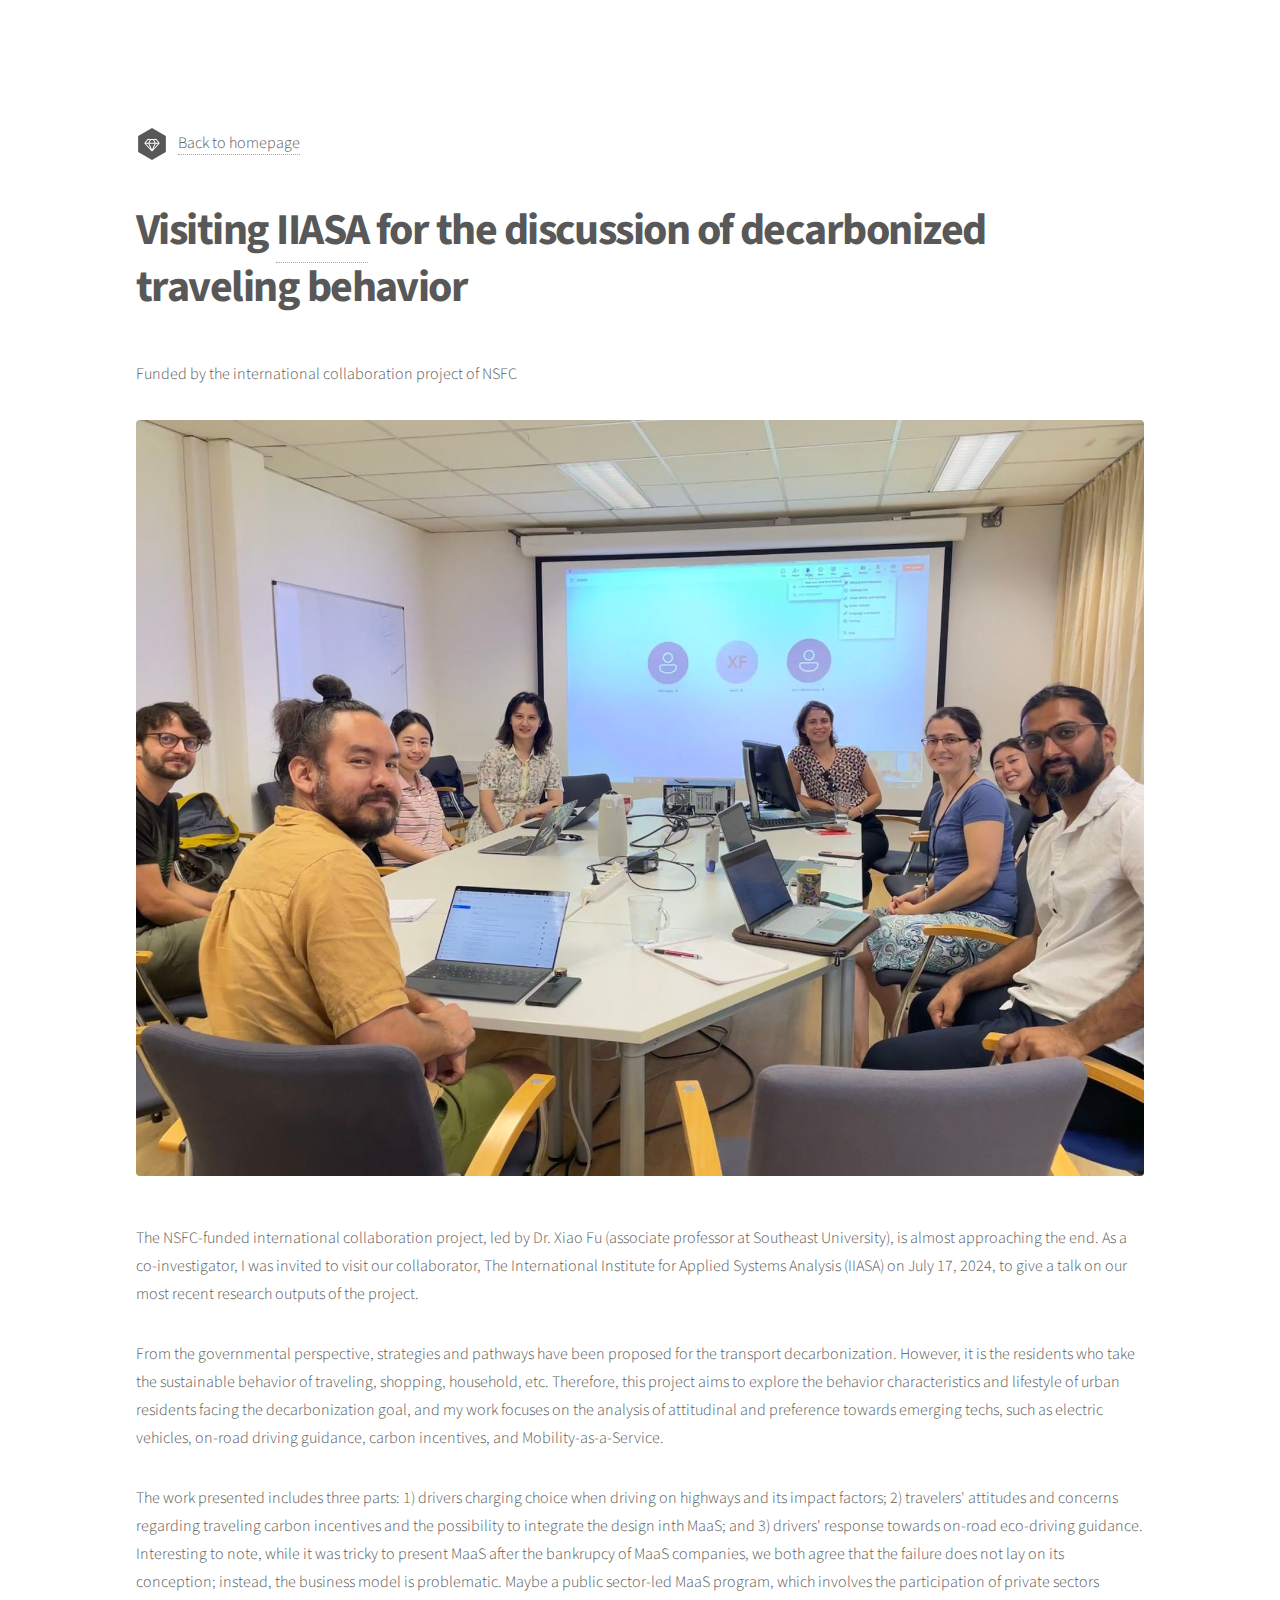
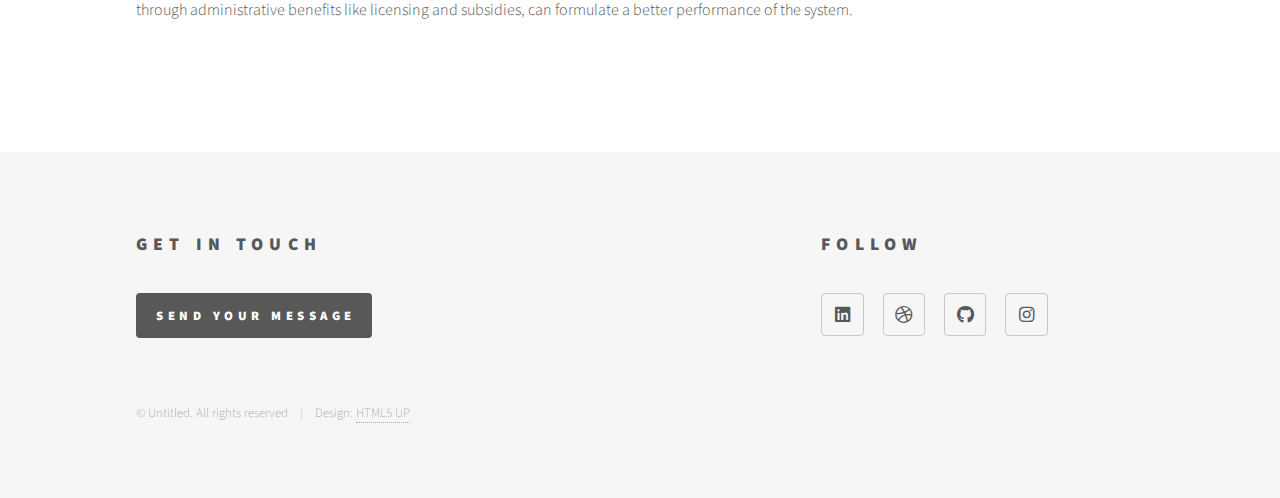
==== commit 6be8acdb: "fix july17 error" ====
--- a/july17-2024.html
+++ b/july17-2024.html
@@ -22,7 +22,7 @@
 
 							<!-- Logo -->
 								<a href="index.html" class="logo">
-									<span class="symbol"><img src="images/logo.svg" alt="" /></span><span class="title">July 17, 2024</span>
+									<span class="symbol"><img src="images/logo.svg" alt="" /></span><span class="title"><a href="index.html">Back to homepage</a></span>
 								</a>
 						</div>
 					</header>
@@ -35,7 +35,7 @@
 							<span class="image main"><img src="images/july17-2024-1.jpeg" alt="" /></span>
 							<p>The NSFC-funded international collaboration project, led by Dr. Xiao Fu (associate professor at Southeast University),
 								is almost approaching the end. As a co-investigator, I was invited to visit our collaborator, The International Institute
-								for Applied Systems Analysis (IIASA), to discuss about our most recent research outputs of the project.</p>
+								for Applied Systems Analysis (IIASA) on July 17, 2024, to give a talk on our most recent research outputs of the project.</p>
 							<p>From the governmental perspective, strategies and pathways have been proposed for the transport decarbonization. However, it is the residents
 								who take the sustainable behavior of traveling, shopping, household, etc. Therefore, this project aims to explore the behavior characteristics
 								and lifestyle of urban residents facing the decarbonization goal, and my work focuses on the analysis of attitudinal and preference towards emerging techs,
